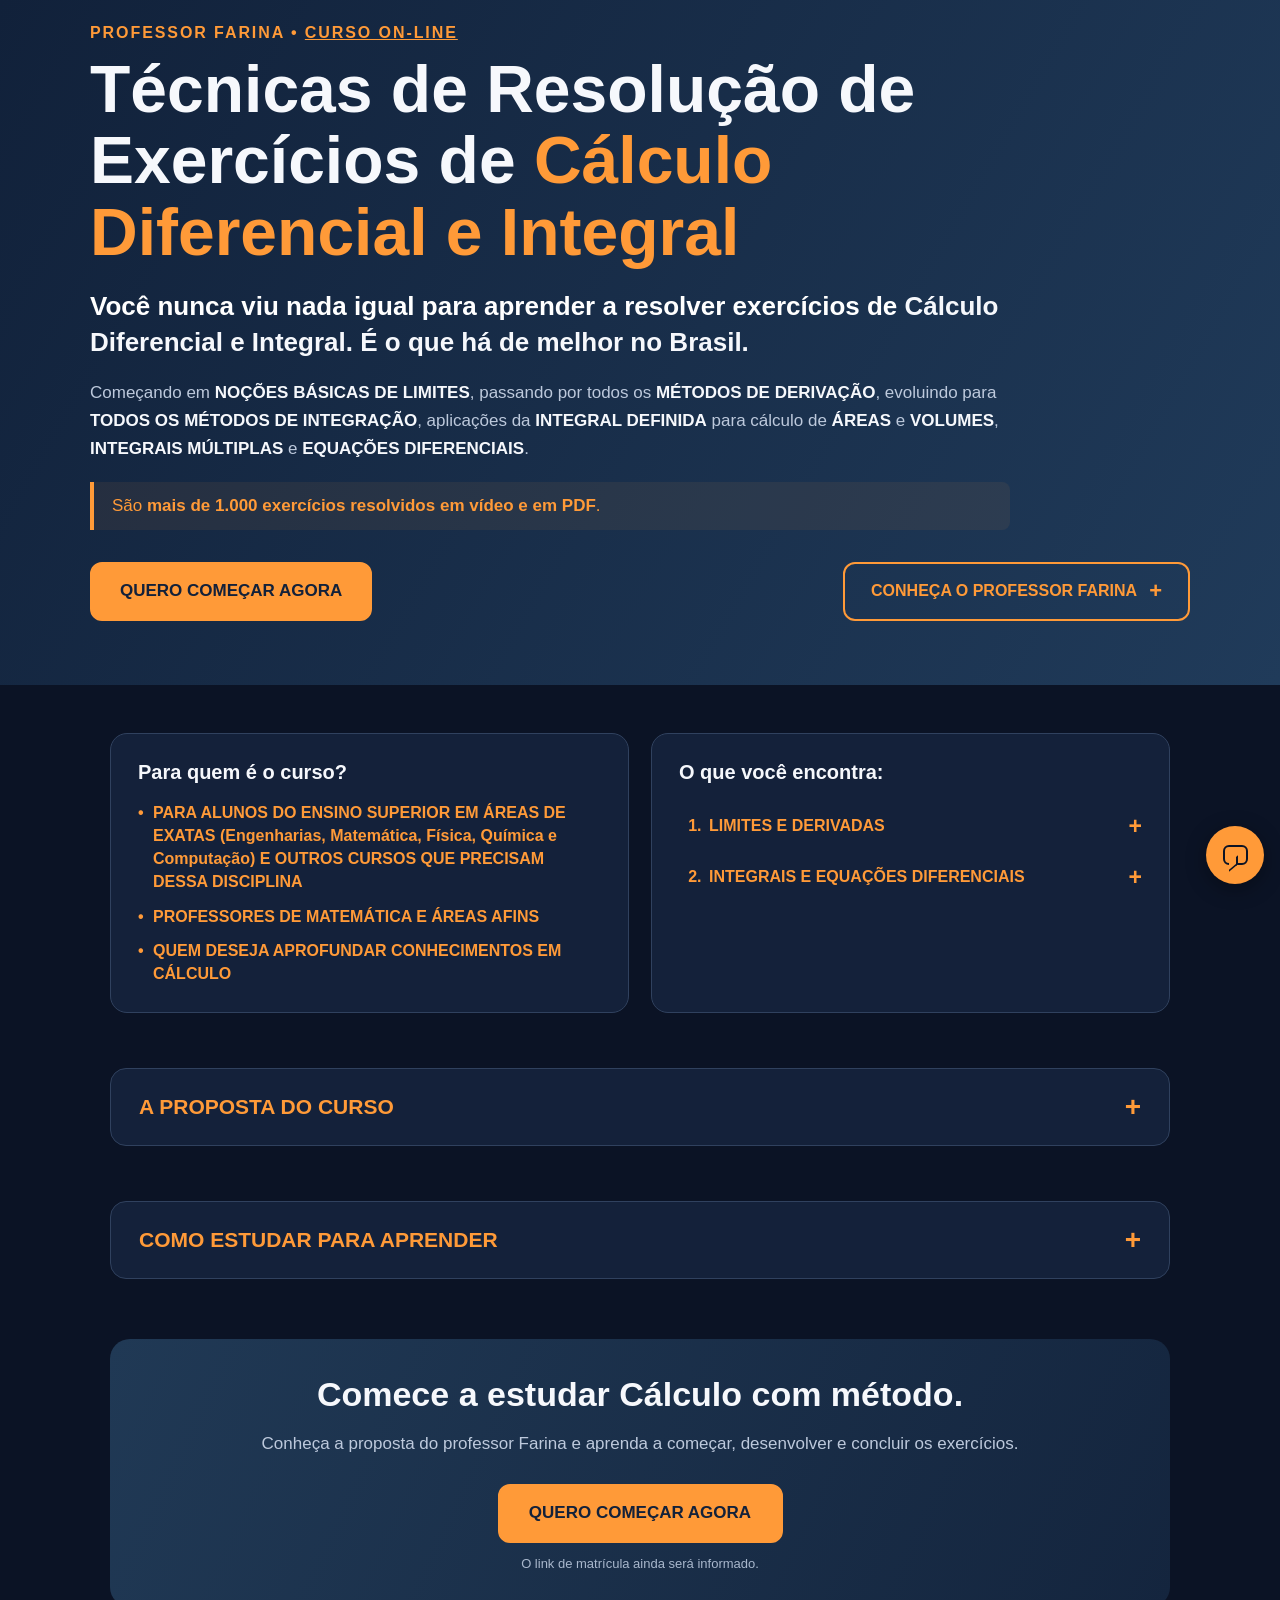
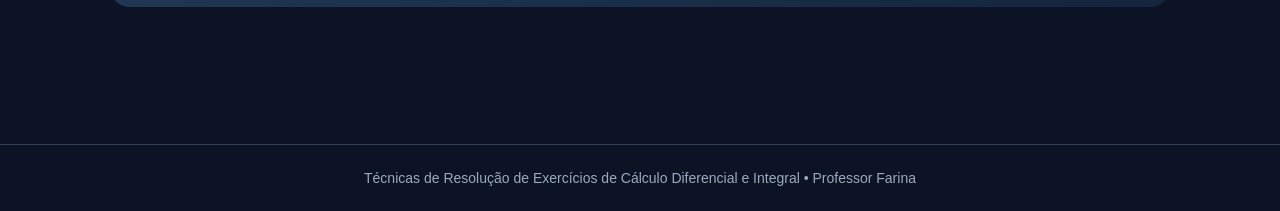
==== Curso-Calculo/calculo.html @ 706dd4c1 "Subindo o projeto para o github" ====
<!DOCTYPE html>
<html lang="pt-BR">
<!-- Configura os caracteres, a largura da página no celular e os metadados do curso. -->

<head>
  <meta charset="UTF-8">
  <meta name="viewport" content="width=device-width, initial-scale=1">
  <meta name="description"
    content="Técnicas de Resolução de Exercícios de Cálculo Diferencial e Integral com o Professor Farina. Aprenda a começar, desenvolver e concluir exercícios.">
  <title>Técnicas de Resolução de Exercícios de Cálculo Diferencial e Integral | Professor Farina</title>
  <!-- Carrega os estilos da folha CSS na mesma pasta. -->
  <link rel="stylesheet" href="Style/style.css">
  <!-- Registra a ação do botão de matrícula depois que o HTML é lido. -->
  <script src="Script/script.js" defer></script>
</head>

<body>
  <!-- Apresenta o curso, a quantidade de exercícios e os botões principais. -->
  <header>
    <div class="eyebrow">Professor Farina • <a href="C:\Users\user\Desktop\Site de cursos\index.html">Curso on-line</a></div>
    <h1>Técnicas de Resolução de Exercícios de <span class="accent">Cálculo Diferencial e Integral</span></h1>
    <div class="hero-description">
      <p class="hero-lead">Você nunca viu nada igual para aprender a resolver exercícios de <strong>Cálculo Diferencial
          e Integral. É o que há de melhor no Brasil.</strong></p>
      <p>Começando em <strong>NOÇÕES BÁSICAS DE LIMITES</strong>, passando por todos os <strong>MÉTODOS DE
          DERIVAÇÃO</strong>, evoluindo para <strong>TODOS OS MÉTODOS DE INTEGRAÇÃO</strong>, aplicações da
        <strong>INTEGRAL DEFINIDA</strong> para cálculo de <strong>ÁREAS</strong> e <strong>VOLUMES</strong>,
        <strong>INTEGRAIS MÚLTIPLAS</strong> e <strong>EQUAÇÕES DIFERENCIAIS</strong>.</p>
      <p class="hero-highlight">São <strong>mais de 1.000 exercícios resolvidos em vídeo e em PDF</strong>.</p>
    </div>
    <!-- O primeiro botão leva à matrícula. O painel ao lado abre a apresentação do professor. -->
    <div class="hero-actions">
      <a class="btn" href="#matricula" aria-label="Ir às informações de matrícula">QUERO COMEÇAR AGORA</a>
      <div class="professor-area">
        <!-- Os símbolos + e − acompanham o estado nativo de cada aba. -->
        <details class="professor-details">
          <summary>
            <span class="outline">
              <span>CONHEÇA O PROFESSOR FARINA</span>
              <span class="aba-simbolo" aria-hidden="true"><span class="aba-simbolo-abrir">+</span><span
                  class="aba-simbolo-fechar">−</span></span>
            </span>
          </summary>
          <div class="professor-card">
            <h3>Quem é o Professor Farina?</h3>
            <p>Graduado em Física pela <strong>Universidade Estadual de Londrina</strong> e pós-graduado em Sistemas de
              Aplicação pela mesma universidade.</p>
            <p>Professor de Física no Ensino Médio há <strong>53 anos</strong> e professor de Cálculo Diferencial e
              Integral há <strong>mais de 35 anos</strong>.</p>
            <p>Autor do material <strong>Técnicas de Resolução de Exercícios de Cálculo Diferencial e Integral</strong>
              e de um livro completo de <strong>Física para o Ensino Médio</strong>.</p>
            <p>Fundador da <strong>Escola do Farina</strong>, instituição que oferece ensino do Fundamental II ao
              Pré-vestibular. Professor e diretor da escola desde sua fundação, há <strong>27 anos</strong>.</p>
          </div>
        </details>
      </div>
    </div>
  </header>
  <main>
    <!-- Reúne o público-alvo e o índice das aulas e dos exercícios. -->
    <section class="grid" aria-label="Apresentação do curso">
      <div class="card">
        <h3>Para quem é o curso?</h3>
        <ul class="audience">
          <li><span class="audience-marker" aria-hidden="true">•</span>PARA ALUNOS DO ENSINO SUPERIOR EM ÁREAS DE EXATAS
            (Engenharias, Matemática, Física, Química e Computação) E OUTROS CURSOS QUE PRECISAM DESSA DISCIPLINA</li>
          <li><span class="audience-marker" aria-hidden="true">•</span>PROFESSORES DE MATEMÁTICA E ÁREAS AFINS</li>
          <li><span class="audience-marker" aria-hidden="true">•</span>QUEM DESEJA APROFUNDAR CONHECIMENTOS EM CÁLCULO
          </li>
        </ul>
      </div>
      <div class="card">
        <h3>O que você encontra:</h3>
        <!-- Cada área abre uma lista de tópicos. Os tópicos abrem as listas de aulas e exercícios. -->
        <ol class="course-areas">
          <li>
            <details class="course-area-dropdown">
              <summary>LIMITES E DERIVADAS<span class="aba-simbolo" aria-hidden="true"><span
                    class="aba-simbolo-abrir">+</span><span class="aba-simbolo-fechar">−</span></span></summary>
              <ul class="course-area-subtopics">
                <li class="course-subtopic-expandable">
                  <details class="lesson-dropdown">
                    <summary><span>LIMITES E DERIVADAS - <span class="highlight-subtopic">AULAS</span> COM EXERCÍCIOS DE
                        FIXAÇÃO DE CADA TÓPICO</span><span class="aba-simbolo" aria-hidden="true"><span
                          class="aba-simbolo-abrir">+</span><span class="aba-simbolo-fechar">−</span></span></summary>
                    <ol class="lesson-items">
                      <li>LIMITES — RESUMO TEÓRICO E EXERCÍCIOS DE FIXAÇÃO</li>
                      <li>LIMITES — EXERCÍCIOS DE FIXAÇÃO — RESOLUÇÕES</li>
                      <li>DERIVADA IMEDIATA — RESUMO TEÓRICO E EXERCÍCIOS DE FIXAÇÃO</li>
                      <li>DERIVADA IMEDIATA — EXERCÍCIOS DE FIXAÇÃO — RESOLUÇÕES</li>
                      <li>DERIVADA DE PRODUTO — RESUMO TEÓRICO E EXERCÍCIOS DE FIXAÇÃO</li>
                      <li>DERIVADA DE PRODUTO — EXERCÍCIOS DE FIXAÇÃO — RESOLUÇÕES</li>
                      <li>DERIVADA DE QUOCIENTE — RESUMO TEÓRICO E EXERCÍCIOS DE FIXAÇÃO</li>
                      <li>DERIVADA DE QUOCIENTE — EXERCÍCIOS DE FIXAÇÃO — RESOLUÇÕES</li>
                      <li>DERIVAÇÃO IMPLÍCITA — RESUMO TEÓRICO E EXERCÍCIOS DE FIXAÇÃO</li>
                      <li>DERIVAÇÃO IMPLÍCITA — EXERCÍCIOS DE FIXAÇÃO — RESOLUÇÕES</li>
                      <li>DERIVADAS PARA MÁXIMOS E MÍNIMOS — RESUMO TEÓRICO E EXERCÍCIOS DE FIXAÇÃO</li>
                      <li>DERIVADAS PARA MÁXIMOS E MÍNIMOS — EXERCÍCIOS DE FIXAÇÃO — RESOLUÇÕES</li>
                      <li>DERIVADAS SUCESSIVAS — RESUMO TEÓRICO E EXERCÍCIOS DE FIXAÇÃO</li>
                      <li>DERIVADAS SUCESSIVAS — EXERCÍCIOS DE FIXAÇÃO — RESOLUÇÕES</li>
                      <li>DERIVADAS DE FUNÇÕES TRANSCENDENTES — RESUMO TEÓRICO E EXERCÍCIOS DE FIXAÇÃO</li>
                      <li>DERIVADAS DE FUNÇÕES TRANSCENDENTES — EXERCÍCIOS DE FIXAÇÃO — RESOLUÇÕES</li>
                      <li>DERIVADAS DE FUNÇÕES TRIGONOMÉTRICAS INVERSAS — RESUMO TEÓRICO E EXERCÍCIOS DE FIXAÇÃO</li>
                      <li>DERIVADAS DE FUNÇÕES TRIGONOMÉTRICAS INVERSAS — EXERCÍCIOS DE FIXAÇÃO — RESOLUÇÕES</li>
                      <li>DERIVADAS PARCIAIS — RESUMO TEÓRICO E EXERCÍCIOS DE FIXAÇÃO</li>
                      <li>DERIVADAS PARCIAIS — EXERCÍCIOS DE FIXAÇÃO — RESOLUÇÕES</li>
                    </ol>
                  </details>
                </li>
                <li class="course-subtopic-expandable">
                  <details class="lesson-dropdown">
                    <summary><span>LIMITES E DERIVADAS - <span class="highlight-subtopic">EXERCÍCIOS DE
                          REVISÃO</span></span><span class="aba-simbolo" aria-hidden="true"><span
                          class="aba-simbolo-abrir">+</span><span class="aba-simbolo-fechar">−</span></span></summary>
                    <ol class="lesson-items">
                      <li>LIMITES — EXERCÍCIOS DE REVISÃO</li>
                      <li>LIMITES — EXERCÍCIOS DE REVISÃO — RESOLUÇÕES</li>
                      <li>DERIVADA IMEDIATA — EXERCÍCIOS DE REVISÃO</li>
                      <li>DERIVADA IMEDIATA — EXERCÍCIOS DE REVISÃO — RESOLUÇÕES</li>
                      <li>DERIVADA DE PRODUTO — EXERCÍCIOS DE REVISÃO</li>
                      <li>DERIVADA DE PRODUTO — EXERCÍCIOS DE REVISÃO — RESOLUÇÕES</li>
                      <li>DERIVADA DE QUOCIENTE — EXERCÍCIOS DE REVISÃO</li>
                      <li>DERIVADA DE QUOCIENTE — EXERCÍCIOS DE REVISÃO — RESOLUÇÕES</li>
                      <li>DERIVAÇÃO IMPLÍCITA — EXERCÍCIOS DE REVISÃO</li>
                      <li>DERIVAÇÃO IMPLÍCITA — EXERCÍCIOS DE REVISÃO — RESOLUÇÕES</li>
                      <li>DERIVADAS PARA MÁXIMOS E MÍNIMOS — EXERCÍCIOS DE REVISÃO</li>
                      <li>DERIVADAS PARA MÁXIMOS E MÍNIMOS — EXERCÍCIOS DE REVISÃO — RESOLUÇÕES</li>
                      <li>DERIVADAS SUCESSIVAS — EXERCÍCIOS DE REVISÃO</li>
                      <li>DERIVADAS SUCESSIVAS — EXERCÍCIOS DE REVISÃO — RESOLUÇÕES</li>
                      <li>DERIVADAS DE FUNÇÕES TRANSCENDENTES — EXERCÍCIOS DE REVISÃO</li>
                      <li>DERIVADAS DE FUNÇÕES TRANSCENDENTES — EXERCÍCIOS DE REVISÃO — RESOLUÇÕES</li>
                      <li>DERIVADAS DE FUNÇÕES TRIGONOMÉTRICAS INVERSAS — EXERCÍCIOS DE REVISÃO</li>
                      <li>DERIVADAS DE FUNÇÕES TRIGONOMÉTRICAS INVERSAS — EXERCÍCIOS DE REVISÃO — RESOLUÇÕES</li>
                      <li>EXERCÍCIOS GERAIS DE DERIVADAS E LIMITES</li>
                      <li>EXERCÍCIOS GERAIS DE DERIVADAS E LIMITES — RESOLUÇÕES</li>
                      <li>DERIVADAS PARCIAIS — EXERCÍCIOS DE REVISÃO</li>
                      <li>DERIVADAS PARCIAIS — EXERCÍCIOS DE REVISÃO — RESOLUÇÕES</li>
                    </ol>
                  </details>
                </li>
                <li class="course-subtopic-expandable">
                  <details class="lesson-dropdown">
                    <summary><span>LIMITES E DERIVADAS - <span class="highlight-subtopic">LISTAS DE
                          EXERCÍCIOS</span></span><span class="aba-simbolo" aria-hidden="true"><span
                          class="aba-simbolo-abrir">+</span><span class="aba-simbolo-fechar">−</span></span></summary>
                    <ol class="lesson-items">
                      <li>LIMITES — LISTA DE EXERCÍCIOS</li>
                      <li>LIMITES — LISTA DE EXERCÍCIOS — RESOLUÇÕES</li>
                      <li>DERIVADA IMEDIATA — LISTA DE EXERCÍCIOS</li>
                      <li>DERIVADA IMEDIATA — LISTA DE EXERCÍCIOS — RESOLUÇÕES</li>
                      <li>DERIVADA DE PRODUTO — LISTA DE EXERCÍCIOS</li>
                      <li>DERIVADA DE PRODUTO — LISTA DE EXERCÍCIOS — RESOLUÇÕES</li>
                      <li>DERIVADA DE QUOCIENTE — LISTA DE EXERCÍCIOS</li>
                      <li>DERIVADA DE QUOCIENTE — LISTA DE EXERCÍCIOS — RESOLUÇÕES</li>
                      <li>DERIVAÇÃO IMPLÍCITA — LISTA DE EXERCÍCIOS</li>
                      <li>DERIVAÇÃO IMPLÍCITA — LISTA DE EXERCÍCIOS — RESOLUÇÕES</li>
                      <li>DERIVADAS PARA MÁXIMOS E MÍNIMOS — LISTA DE EXERCÍCIOS</li>
                      <li>DERIVADAS PARA MÁXIMOS E MÍNIMOS — LISTA DE EXERCÍCIOS — RESOLUÇÕES</li>
                      <li>DERIVADAS SUCESSIVAS — LISTA DE EXERCÍCIOS</li>
                      <li>DERIVADAS SUCESSIVAS — LISTA DE EXERCÍCIOS — RESOLUÇÕES</li>
                      <li>DERIVADAS DE FUNÇÕES TRANSCENDENTES — LISTA DE EXERCÍCIOS</li>
                      <li>DERIVADAS DE FUNÇÕES TRANSCENDENTES — LISTA DE EXERCÍCIOS — RESOLUÇÕES</li>
                      <li>DERIVADAS DE FUNÇÕES TRIGONOMÉTRICAS INVERSAS — LISTA DE EXERCÍCIOS</li>
                      <li>DERIVADAS DE FUNÇÕES TRIGONOMÉTRICAS INVERSAS — LISTA DE EXERCÍCIOS — RESOLUÇÕES</li>
                      <li>DERIVADAS PARCIAIS — LISTA DE EXERCÍCIOS</li>
                      <li>DERIVADAS PARCIAIS — EXERCÍCIOS DA LISTA — RESOLUÇÕES</li>
                    </ol>
                  </details>
                </li>
              </ul>
            </details>
          </li>
          <li>
            <details class="course-area-dropdown">
              <summary>INTEGRAIS E EQUAÇÕES DIFERENCIAIS<span class="aba-simbolo" aria-hidden="true"><span
                    class="aba-simbolo-abrir">+</span><span class="aba-simbolo-fechar">−</span></span></summary>
              <ul class="course-area-subtopics integrais-alinhados">
                <li class="static-plus-item integrais-submenu">
                  <details class="lesson-dropdown">
                    <summary><span>INTEGRAIS E EQUAÇÕES DIFERENCIAIS - <span class="highlight-subtopic">AULAS</span> COM
                        EXERCÍCIOS DE FIXAÇÃO DE CADA TÓPICO</span><span class="aba-simbolo" aria-hidden="true"><span
                          class="aba-simbolo-abrir">+</span><span class="aba-simbolo-fechar">−</span></span></summary>
                    <ol class="lesson-items">
                      <li>CONCEITO DE INTEGRAL — RESUMO TEÓRICO E EXERCÍCIOS DE FIXAÇÃO</li>
                      <li>CONCEITO DE INTEGRAL — EXERCÍCIOS DE FIXAÇÃO — RESOLUÇÕES</li>
                      <li>MÉTODOS DE INTEGRAÇÕES I — RESUMO TEÓRICO E EXERCÍCIOS DE FIXAÇÃO</li>
                      <li>MÉTODOS DE INTEGRAÇÕES I — EXERCÍCIOS DE FIXAÇÃO — RESOLUÇÕES</li>
                      <li>MÉTODOS DE INTEGRAÇÕES II — RESUMO TEÓRICO E EXERCÍCIOS DE FIXAÇÃO</li>
                      <li>MÉTODOS DE INTEGRAÇÕES II — EXERCÍCIOS DE FIXAÇÃO — RESOLUÇÕES</li>
                      <li>OUTROS MÉTODOS DE INTEGRAÇÕES (III a X) — RESUMO TEÓRICO E EXERCÍCIOS DE FIXAÇÃO</li>
                      <li>OUTROS MÉTODOS DE INTEGRAÇÕES (III a X) — EXERCÍCIOS DE FIXAÇÃO — RESOLUÇÕES</li>
                      <li>INTEGRAÇÕES ENVOLVENDO FUNÇÕES TRIGONOMÉTRICAS — RESUMO TEÓRICO E EXERCÍCIOS DE FIXAÇÃO</li>
                      <li>INTEGRAÇÕES ENVOLVENDO FUNÇÕES TRIGONOMÉTRICAS — EXERCÍCIOS DE FIXAÇÃO — RESOLUÇÕES</li>
                      <li>INTEGRAIS DE FUNÇÕES TRIGONOMÉTRICAS INVERSAS — RESUMO TEÓRICO E EXERCÍCIOS DE FIXAÇÃO</li>
                      <li>INTEGRAIS DE FUNÇÕES TRIGONOMÉTRICAS INVERSAS — EXERCÍCIOS DE FIXAÇÃO — RESOLUÇÕES</li>
                      <li>INTEGRAÇÃO POR PARTES — RESUMO TEÓRICO E EXERCÍCIOS DE FIXAÇÃO</li>
                      <li>INTEGRAÇÃO POR PARTES — EXERCÍCIOS DE FIXAÇÃO — RESOLUÇÕES</li>
                      <li>INTEGRAL DEFINIDA — RESUMO TEÓRICO E EXERCÍCIOS DE FIXAÇÃO</li>
                      <li>INTEGRAL DEFINIDA — EXERCÍCIOS DE FIXAÇÃO — RESOLUÇÕES</li>
                      <li>INTEGRAL DEFINIDA PARA CÁLCULO DE ÁREAS — RESUMO TEÓRICO E EXERCÍCIOS DE FIXAÇÃO</li>
                      <li>INTEGRAL DEFINIDA PARA CÁLCULO DE ÁREAS — EXERCÍCIOS DE FIXAÇÃO — RESOLUÇÕES</li>
                      <li>INTEGRAL DEFINIDA PARA CÁLCULO DE VOLUME — RESUMO TEÓRICO E EXERCÍCIOS DE FIXAÇÃO</li>
                      <li>INTEGRAL DEFINIDA PARA CÁLCULO DE VOLUME — EXERCÍCIOS DE FIXAÇÃO — RESOLUÇÕES</li>
                      <li>INTEGRAIS MÚLTIPLAS — RESUMO TEÓRICO E EXERCÍCIOS DE FIXAÇÃO</li>
                      <li>INTEGRAIS MÚLTIPLAS — EXERCÍCIOS DE FIXAÇÃO — RESOLUÇÕES</li>
                      <li>ADENDO I — RESOLUÇÃO DE INTEGRAIS POR SUBSTITUIÇÃO TRIGONOMÉTRICA — RESUMO TEÓRICO E
                        EXERCÍCIOS DE FIXAÇÃO</li>
                      <li>ADENDO I — RESOLUÇÃO DE INTEGRAIS POR SUBSTITUIÇÃO TRIGONOMÉTRICA — EXERCÍCIOS DE FIXAÇÃO —
                        RESOLUÇÕES</li>
                      <li>ADENDO II — RESOLUÇÃO DE INTEGRAIS POR DECOMPOSIÇÃO EM FRAÇÕES PARCIAIS — RESUMO TEÓRICO E
                        EXERCÍCIOS DE FIXAÇÃO</li>
                      <li>ADENDO II — RESOLUÇÃO DE INTEGRAIS POR DECOMPOSIÇÃO EM FRAÇÕES PARCIAIS — EXERCÍCIOS DE
                        FIXAÇÃO — RESOLUÇÕES</li>
                      <li>EQUAÇÕES DIFERENCIAIS — RESUMOS TEÓRICOS E EXERCÍCIOS DE FIXAÇÃO</li>
                      <li>EQUAÇÕES DIFERENCIAIS — EXERCÍCIOS DE FIXAÇÃO — RESOLUÇÕES</li>
                    </ol>
                  </details>
                </li>
                <li class="static-plus-item">
                  <details class="lesson-dropdown">
                    <summary><span>INTEGRAIS E EQUAÇÕES DIFERENCIAIS - <span class="highlight-subtopic">EXERCÍCIOS DE
                          REVISÃO</span></span><span class="aba-simbolo" aria-hidden="true"><span
                          class="aba-simbolo-abrir">+</span><span class="aba-simbolo-fechar">−</span></span></summary>
                    <ol class="lesson-items">
                      <li>CONCEITO DE INTEGRAL — EXERCÍCIOS DE REVISÃO</li>
                      <li>CONCEITO DE INTEGRAL — EXERCÍCIOS DE REVISÃO — RESOLUÇÕES</li>
                      <li>MÉTODOS DE INTEGRAÇÕES I — EXERCÍCIOS DE REVISÃO</li>
                      <li>MÉTODOS DE INTEGRAÇÕES I — EXERCÍCIOS DE REVISÃO — RESOLUÇÕES</li>
                      <li>MÉTODOS DE INTEGRAÇÕES II — EXERCÍCIOS DE REVISÃO</li>
                      <li>MÉTODOS DE INTEGRAÇÕES II — EXERCÍCIOS DE REVISÃO — RESOLUÇÕES</li>
                      <li>OUTROS MÉTODOS DE INTEGRAÇÕES (III a X) — EXERCÍCIOS DE REVISÃO</li>
                      <li>OUTROS MÉTODOS DE INTEGRAÇÕES (III a X) — EXERCÍCIOS DE REVISÃO — RESOLUÇÕES</li>
                      <li>INTEGRAÇÕES ENVOLVENDO FUNÇÕES TRIGONOMÉTRICAS — EXERCÍCIOS DE REVISÃO</li>
                      <li>INTEGRAÇÕES ENVOLVENDO FUNÇÕES TRIGONOMÉTRICAS — EXERCÍCIOS DE REVISÃO — RESOLUÇÕES</li>
                      <li>INTEGRAIS DE FUNÇÕES TRIGONOMÉTRICAS INVERSAS — EXERCÍCIOS DE REVISÃO</li>
                      <li>INTEGRAIS DE FUNÇÕES TRIGONOMÉTRICAS INVERSAS — EXERCÍCIOS DE REVISÃO — RESOLUÇÕES</li>
                      <li>INTEGRAÇÃO POR PARTES — EXERCÍCIOS DE REVISÃO</li>
                      <li>INTEGRAÇÃO POR PARTES — EXERCÍCIOS DE REVISÃO — RESOLUÇÕES</li>
                      <li>INTEGRAL DEFINIDA — EXERCÍCIOS DE REVISÃO</li>
                      <li>INTEGRAL DEFINIDA — EXERCÍCIOS DE REVISÃO — RESOLUÇÕES</li>
                      <li>INTEGRAL DEFINIDA PARA CÁLCULO DE ÁREAS — EXERCÍCIOS DE REVISÃO</li>
                      <li>INTEGRAL DEFINIDA PARA CÁLCULO DE ÁREAS — EXERCÍCIOS DE REVISÃO — RESOLUÇÕES</li>
                      <li>INTEGRAL DEFINIDA PARA CÁLCULO DE VOLUME — EXERCÍCIOS DE REVISÃO</li>
                      <li>INTEGRAL DEFINIDA PARA CÁLCULO DE VOLUME — EXERCÍCIOS DE REVISÃO — RESOLUÇÕES</li>
                      <li>INTEGRAIS MÚLTIPLAS — EXERCÍCIOS DE REVISÃO</li>
                      <li>INTEGRAIS MÚLTIPLAS — EXERCÍCIOS DE REVISÃO — RESOLUÇÕES</li>
                      <li>ADENDO I — RESOLUÇÃO DE INTEGRAIS POR SUBSTITUIÇÃO TRIGONOMÉTRICA — EXERCÍCIOS DE REVISÃO</li>
                      <li>ADENDO I — RESOLUÇÃO DE INTEGRAIS POR SUBSTITUIÇÃO TRIGONOMÉTRICA — EXERCÍCIOS DE REVISÃO —
                        RESOLUÇÕES</li>
                      <li>ADENDO II — RESOLUÇÃO DE INTEGRAIS POR DECOMPOSIÇÃO EM FRAÇÕES PARCIAIS — EXERCÍCIOS DE
                        REVISÃO</li>
                      <li>ADENDO II — RESOLUÇÃO DE INTEGRAIS POR DECOMPOSIÇÃO EM FRAÇÕES PARCIAIS — EXERCÍCIOS DE
                        REVISÃO — RESOLUÇÕES</li>
                      <li>EXERCÍCIOS GERAIS DE INTEGRAIS</li>
                      <li>EXERCÍCIOS GERAIS DE INTEGRAIS — RESOLUÇÕES</li>
                      <li>EQUAÇÕES DIFERENCIAIS — EXERCÍCIOS DE REVISÃO</li>
                      <li>EQUAÇÕES DIFERENCIAIS — EXERCÍCIOS DE REVISÃO — RESOLUÇÕES</li>
                    </ol>
                  </details>
                </li>
                <li class="static-plus-item">
                  <details class="lesson-dropdown">
                    <summary><span>INTEGRAIS E EQUAÇÕES DIFERENCIAIS - <span class="highlight-subtopic">LISTAS DE
                          EXERCÍCIOS</span></span><span class="aba-simbolo" aria-hidden="true"><span
                          class="aba-simbolo-abrir">+</span><span class="aba-simbolo-fechar">−</span></span></summary>
                    <ol class="lesson-items">
                      <li>CONCEITO DE INTEGRAL — LISTA DE EXERCÍCIOS</li>
                      <li>CONCEITO DE INTEGRAL — EXERCÍCIOS DA LISTA — RESOLUÇÕES</li>
                      <li>MÉTODOS DE INTEGRAÇÕES (I a X)</li>
                      <li>MÉTODOS DE INTEGRAÇÕES (I a X) — RESOLUÇÕES</li>
                      <li>INTEGRAÇÕES DE FUNÇÕES EXPONENCIAIS E LOGARÍTMICAS — LISTA DE EXERCÍCIOS</li>
                      <li>INTEGRAÇÕES DE FUNÇÕES EXPONENCIAIS E LOGARÍTMICAS — LISTA DE EXERCÍCIOS — RESOLUÇÕES</li>
                      <li>INTEGRAÇÕES ENVOLVENDO FUNÇÕES TRIGONOMÉTRICAS — LISTA DE EXERCÍCIOS</li>
                      <li>INTEGRAÇÕES ENVOLVENDO FUNÇÕES TRIGONOMÉTRICAS — LISTA DE EXERCÍCIOS — RESOLUÇÕES</li>
                      <li>INTEGRAIS DE FUNÇÕES TRIGONOMÉTRICAS INVERSAS — LISTA DE EXERCÍCIOS</li>
                      <li>INTEGRAIS DE FUNÇÕES TRIGONOMÉTRICAS INVERSAS — LISTA DE EXERCÍCIOS — RESOLUÇÕES</li>
                      <li>INTEGRAÇÃO POR PARTES — LISTA DE EXERCÍCIOS</li>
                      <li>INTEGRAÇÃO POR PARTES — LISTA DE EXERCÍCIOS — RESOLUÇÕES</li>
                      <li>INTEGRAL DEFINIDA — LISTA DE EXERCÍCIOS</li>
                      <li>INTEGRAL DEFINIDA — LISTA DE EXERCÍCIOS — RESOLUÇÕES</li>
                      <li>INTEGRAL DEFINIDA PARA CÁLCULO DE ÁREAS — LISTA DE EXERCÍCIOS</li>
                      <li>INTEGRAL DEFINIDA PARA CÁLCULO DE ÁREAS — LISTA DE EXERCÍCIOS — RESOLUÇÕES</li>
                      <li>INTEGRAL DEFINIDA PARA CÁLCULO DE VOLUME — LISTA DE EXERCÍCIOS</li>
                      <li>INTEGRAL DEFINIDA PARA CÁLCULO DE VOLUME — LISTA DE EXERCÍCIOS — RESOLUÇÕES</li>
                      <li>INTEGRAIS MÚLTIPLAS — LISTA DE EXERCÍCIOS</li>
                      <li>INTEGRAIS MÚLTIPLAS — LISTA DE EXERCÍCIOS — RESOLUÇÕES</li>
                      <li>ADENDO I — RESOLUÇÃO DE INTEGRAIS POR SUBSTITUIÇÃO TRIGONOMÉTRICA — LISTA DE EXERCÍCIOS</li>
                      <li>ADENDO I — RESOLUÇÃO DE INTEGRAIS POR SUBSTITUIÇÃO TRIGONOMÉTRICA — LISTA DE EXERCÍCIOS —
                        RESOLUÇÕES</li>
                      <li>ADENDO II — RESOLUÇÃO DE INTEGRAIS POR DECOMPOSIÇÃO EM FRAÇÕES PARCIAIS — LISTA DE EXERCÍCIOS
                      </li>
                      <li>ADENDO II — RESOLUÇÃO DE INTEGRAIS POR DECOMPOSIÇÃO EM FRAÇÕES PARCIAIS — LISTA DE EXERCÍCIOS
                        — RESOLUÇÕES</li>
                      <li>EQUAÇÕES DIFERENCIAIS — LISTA DE EXERCÍCIOS</li>
                      <li>EQUAÇÕES DIFERENCIAIS — LISTA DE EXERCÍCIOS — RESOLUÇÕES</li>
                    </ol>
                  </details>
                </li>
              </ul>
            </details>
          </li>
        </ol>
      </div>
    </section>
    <section>
      <!-- As abas de proposta e orientações usam details e summary para abrir e fechar. -->
      <details class="proposta-expandivel">
        <summary>A PROPOSTA DO CURSO<span class="aba-simbolo" aria-hidden="true"><span
              class="aba-simbolo-abrir">+</span><span class="aba-simbolo-fechar">−</span></span></summary>
        <div class="proposta-texto">
          <p>Desenvolver a habilidade de identificar o assunto de cada exercício e, a partir do que ele exige,
            reconhecer o método adequado para chegar à solução. Às vezes, existe mais de um método. Nesse caso, é
            importante perceber as diferentes possibilidades e resolver o exercício por cada uma delas.</p>
          <p>Chegar a esse nível de conhecimento exige muito treino, e isso só é possível resolvendo muitos exercícios.
            É com esse objetivo que nosso material apresenta uma grande quantidade de exercícios de cada assunto.</p>
          <p>A proposta não é resolver apenas um exercício, mas mostrar caminhos para resolver diferentes tipos de
            exercícios. Isso justifica o nome do material:</p>
          <p class="proposta-nome"><strong>“TÉCNICAS DE RESOLUÇÃO DE EXERCÍCIOS DE CÁLCULO DIFERENCIAL E
              INTEGRAL”</strong></p>
        </div>
      </details>
    </section>
    <section>
      <details class="proposta-expandivel">
        <summary>COMO ESTUDAR PARA APRENDER<span class="aba-simbolo" aria-hidden="true"><span
              class="aba-simbolo-abrir">+</span><span class="aba-simbolo-fechar">−</span></span></summary>
        <!-- Os cinco passos de estudo aparecem em negrito dentro da aba. -->
        <div class="details-content orientacoes-conteudo">
          <ol>
            <li><strong>Assista à explicação do tópico com atenção.</strong></li>
            <li><strong>Ao chegar aos exercícios, leia cada questão e tente resolvê-la antes de consultar a explicação
                em vídeo.</strong></li>
            <li><strong>Se houver dificuldade, assista apenas ao trecho necessário, pause o vídeo e retome sua própria
                resolução.</strong></li>
            <li><strong>Resolva novamente sempre que precisar adquirir segurança. Use o vídeo como apoio, não como
                substituto da sua tentativa.</strong></li>
            <li><strong>Avance pelas listas de estudo e revisão conforme a organização do curso.</strong></li>
          </ol>
        </div>
      </details>
    </section>
    <!-- Destino do botão do cabeçalho e área do aviso sobre o link de matrícula. -->
    <section class="cta" id="matricula">
      <h2>Comece a estudar Cálculo com método.</h2>
      <p>Conheça a proposta do professor Farina e aprenda a começar, desenvolver e concluir os exercícios.</p>
      <button class="btn" type="button" data-enrollment>QUERO COMEÇAR AGORA</button>
      <div class="micro" id="matricula-aviso" role="status">O link de matrícula ainda será informado.</div>
    </section>
  </main>
  <!-- Identifica o curso e o professor no rodapé. -->
  <footer>Técnicas de Resolução de Exercícios de Cálculo Diferencial e Integral • Professor Farina</footer>
  <!-- Botão fixo que abre e fecha o painel com as formas de contato. -->
  <details class="contact-widget">
    <summary aria-label="Abrir informações de contato">
      <span class="contact-icon" aria-hidden="true"></span>
    </summary>
    <div class="contact-panel">
      <h2>Fale com o professor Farina</h2>
      <dl>
        <div>
          <dt>WhatsApp</dt>
          <dd>Em breve</dd>
        </div>
        <div>
          <dt>E-mail</dt>
          <dd>Em breve</dd>
        </div>
      </dl>
    </div>
  </details>
</body>

</html>
---- Curso-Calculo/Style/style.css ----
/* Paleta de cores compartilhada pelos componentes da página. */
:root {
  --bg: #0b1325;
  --panel: #14213a;
  --panel2: #1a2a45;
  --orange: #ff9a38;
  --text: #f6f8fc;
  --muted: #bdc9dc;
  --line: #30415e;
}

/* Dimensões, fonte e comportamento de rolagem da página. */
* {
  box-sizing: border-box;
}
html {
  scroll-behavior: smooth;
}
body {
  margin: 0;
  background: var(--bg);
  color: var(--text);
  font-family: Arial,Helvetica,sans-serif;
}
a {
  color: inherit;
}
button {
  font: inherit;
}

/* Degradê do cabeçalho e largura da área principal. */
header {
  background: linear-gradient(120deg,#11213a,#203b5a);
  padding: 24px max(5%,calc((100% - 1100px)/2)) 64px;
}
main {
  max-width: 1100px;
  margin: 0 auto;
  padding: 48px 20px 82px;
}

/* Títulos, rótulos e tipografia dos parágrafos. */
.eyebrow {
  color: var(--orange);
  text-transform: uppercase;
  letter-spacing: .12em;
  font-size: 16px;
  font-weight: 800;
}
h1 {
  font-size: clamp(36px,6vw,66px);
  line-height: 1.08;
  margin: 12px 0 20px;
  max-width: 1020px;
}
h2 {
  font-size: clamp(24px,3vw,34px);
  margin: 0 0 16px;
}
h3 {
  font-size: 20px;
  margin: 0 0 10px;
}
.accent {
  color: var(--orange);
}
p {
  color: var(--muted);
  line-height: 1.7;
  font-size: 17px;
  max-width: 780px;
}
header p {
  font-size: 19px;
  max-width: 810px;
}

/* Apresentação do curso e destaque dos exercícios resolvidos. */
.hero-description {
  max-width: 940px;
}
.hero-description p {
  max-width: 920px;
  font-size: 17px;
  margin: 0 0 13px;
  line-height: 1.65;
}
.hero-description strong {
  color: #f6f8fc;
}
.hero-description .hero-lead {
  font-size: clamp(20px,2.5vw,26px);
  font-weight: 700;
  line-height: 1.4;
  color: #fff;
  margin-bottom: 18px;
}
.hero-description .hero-highlight {
  border-left: 4px solid var(--orange);
  padding: 10px 18px;
  margin: 19px 0;
  background: rgba(255,154,56,.07);
  color: var(--orange);
  border-radius: 0 8px 8px 0;
}
.hero-description .hero-highlight strong {
  color: var(--orange);
}

/* Disposição dos botões e aparência dos controles principais. */
.hero-actions {
  display: flex;
  gap: 18px;
  align-items: flex-start;
  justify-content: space-between;
  flex-wrap: wrap;
  margin-top: 32px;
}
.btn {
  background: var(--orange);
  border: 2px solid var(--orange);
  color: #13213a;
  border-radius: 12px;
  min-height: 59px;
  min-width: 235px;
  padding: 17px 28px;
  font-weight: 800;
  font-size: 17px;
  text-decoration: none;
  display: inline-flex;
  align-items: center;
  justify-content: center;
  cursor: pointer;
  transition: filter .15s,transform .15s;
}
.btn:hover {
  filter: brightness(1.08);
  transform: translateY(-1px);
}
.outline {
  border: 2px solid var(--orange);
  color: var(--orange);
  background: transparent;
  border-radius: 12px;
  min-height: 59px;
  min-width: 235px;
  padding: 16px 26px;
  font-weight: 800;
  cursor: pointer;
}
.outline:hover,.outline:focus-visible {
  background: rgba(255,154,56,.1);
}

/* Painel do professor, com sinais de mais e menos conforme o estado da aba. */
.professor-area {
  max-width: 740px;
  width: 100%;
  flex: 1;
  min-width: 260px;
}
.professor-details {
  border: 0;
  background: transparent;
}
.professor-details summary {
  list-style: none;
  display: flex;
  justify-content: flex-end;
}
.professor-details summary::-webkit-details-marker {
  display: none;
}
.professor-details .outline {
  display: flex;
  align-items: center;
  justify-content: space-between;
  gap: 12px;
}
.professor-details .outline > .aba-simbolo {
  flex-shrink: 0;
  font-size: 22px;
  line-height: 1;
}
/* Alterna os símbolos do HTML conforme a aba esteja aberta ou fechada. */
details:not([open]) > summary .aba-simbolo-fechar,
details[open] > summary .aba-simbolo-abrir {
  display: none;
}
.professor-card {
  background: var(--panel);
  border: 1px solid var(--line);
  border-radius: 14px;
  margin-top: 18px;
  padding: 24px;
}
.professor-card p {
  font-size: 15px;
  margin: 10px 0;
}
.professor-card h3 {
  color: white;
}

/* Grade de cartões e listas de público e de áreas do curso. */
.grid {
  display: grid;
  grid-template-columns: repeat(2,minmax(0,1fr));
  gap: 22px;
}
.card {
  background: var(--panel);
  border: 1px solid var(--line);
  padding: 27px;
  border-radius: 17px;
}
.card p {
  font-size: 16px;
  margin-bottom: 0;
}
.audience {
  list-style: none;
  padding: 0;
  margin: 17px 0 0;
  display: grid;
  gap: 11px;
}
.audience li {
  color: var(--orange);
  font-weight: 800;
  line-height: 1.45;
  position: relative;
  padding-left: 15px;
}
.course-areas {
  margin: 17px 0 0;
  padding-left: 27px;
  color: var(--orange);
  font-weight: 800;
  line-height: 1.6;
}
.course-areas li {
  padding: 7px 0 7px 3px;
}
.audience .audience-marker {
  color: var(--orange);
  position: absolute;
  left: 0;
  top: 0;
}

/* Espaçamento e elementos compartilhados pelas seções. */
section {
  margin-bottom: 55px;
}
.section-kicker {
  margin-bottom: 8px;
}
.features {
  grid-template-columns: repeat(3,minmax(0,1fr));
}
.number {
  color: var(--orange);
  font-weight: 800;
  letter-spacing: .04em;
  margin-bottom: 14px;
}
.feature p {
  margin: 0;
}

/* Estilos dos painéis expansíveis e das listas internas. */
.details-list {
  display: grid;
  gap: 12px;
}
.details-list details {
  background: var(--panel);
  border: 1px solid var(--line);
  border-radius: 12px;
  overflow: hidden;
}
.details-list summary {
  list-style: none;
  padding: 21px 24px;
  cursor: pointer;
  font-weight: 800;
  display: flex;
  justify-content: space-between;
  gap: 20px;
}
.details-list summary::-webkit-details-marker {
  display: none;
}
.details-list details[open] summary {
  color: var(--orange);
  border-bottom: 1px solid var(--line);
}
.details-content {
  padding: 16px 24px 20px;
  color: var(--muted);
  font-size: 16px;
  line-height: 1.75;
}
.details-content ol {
  margin: 0;
  padding-left: 24px;
}
.details-content li {
  padding: 6px 0;
}
.notice {
  border-left: 3px solid var(--orange);
  background: var(--panel);
  padding: 18px 22px;
  border-radius: 8px;
  color: var(--muted);
  font-size: 14px;
  line-height: 1.6;
  margin-top: 20px;
}

/* Área de matrícula e mensagem sobre o link de acesso. */
.cta {
  background: linear-gradient(115deg,#203955,#14253e);
  padding: 36px;
  border-radius: 20px;
  text-align: center;
  margin-top: 60px;
}
.cta p {
  margin: 0 auto 25px;
}
.cta .btn {
  min-width: 285px;
}
.micro {
  font-size: 13px;
  color: #a9b8cd;
  margin-top: 13px;
}
.hidden {
  display: none;
}

/* Rodapé e contorno de foco para navegação por teclado. */
footer {
  border-top: 1px solid var(--line);
  padding: 25px;
  text-align: center;
  color: #9aaac1;
  font-size: 14px;
}
a:focus-visible,button:focus-visible,summary:focus-visible {
  outline: 3px solid #fff;
  outline-offset: 4px;
}

/* Ajusta o cabeçalho, os botões e a grade para telas estreitas. */
@media (max-width: 760px) {
  header {
    padding: 24px 20px 50px;
  }
  .hero-actions {
    flex-direction: column;
    align-items: stretch;
  }
  .professor-area {
    max-width: none;
    min-width: 0;
  }
  .professor-details summary {
    justify-content: center;
  }
  .professor-details .outline {
    width: 100%;
    min-width: 0;
  }
  .btn {
    width: 100%;
  }
  .grid,.features {
    grid-template-columns: 1fr;
  }
  main {
    padding: 35px 16px 65px;
  }
  .cta {
    padding: 28px 18px;
  }
  .cta .btn {
    min-width: 0;
  }
}

/* Apresentação dos itens de Integrais e destaque dos subtítulos. */
.static-plus-item {
  list-style: none;
  margin: 10px 0 10px 0;
  padding-left: 0;
  position: relative;
  color: #f2f4f8;
  font-weight: 600;
}
.static-plus-item .highlight-subtopic {
  color: #f39c12;
  font-weight: 800;
}
/* Alinha os três tópicos de Integrais à mesma margem esquerda do título. */
.course-area-subtopics.integrais-alinhados {
  padding-left: 0;
  margin-left: 0;
}
.course-area-subtopics.integrais-alinhados > li {
  margin-left: 0;
  padding-left: 0;
}
/* Menu expansível da primeira área do curso, preservando a numeração externa. */
.course-area-dropdown {
  color: var(--orange);
}
.course-area-dropdown > summary {
  cursor: pointer;
  list-style: none;
  display: flex;
  align-items: center;
  justify-content: space-between;
  gap: 12px;
}
.course-area-dropdown > summary::-webkit-details-marker {
  display: none;
}
.course-area-dropdown > summary > .aba-simbolo {
  font-size: 23px;
  font-weight: 700;
  color: var(--orange);
}
.course-area-dropdown > summary:hover {
  text-decoration: underline;
  text-underline-offset: 4px;
}
.course-area-subtopics {
  padding: 9px 0 4px 17px;
  margin: 9px 0 0;
  color: var(--muted);
  font-size: 14px;
  font-weight: 500;
  line-height: 1.55;
  list-style: disc;
  border-top: 1px solid var(--line);
}
.course-area-subtopics li {
  padding: 8px 0;
}
/* Segundo nível do menu: abre as 20 aulas apenas quando o visitante clica. */
.course-area-subtopics .course-subtopic-expandable {
  list-style: none;
  margin-left: -17px;
  padding-left: 0;
}
.lesson-dropdown {
  width: 100%;
}
.highlight-subtopic {
  color: var(--orange);
  font-weight: 800;
}
.lesson-dropdown > summary {
  display: flex;
  align-items: flex-start;
  justify-content: space-between;
  gap: 12px;
  cursor: pointer;
  list-style: none;
  font-weight: 700;
  color: var(--muted);
  line-height: 1.55;
}
.lesson-dropdown > summary::-webkit-details-marker {
  display: none;
}
.lesson-dropdown > summary > .aba-simbolo {
  color: var(--orange);
  font-size: 20px;
  line-height: 1;
  flex-shrink: 0;
}
.lesson-dropdown[open] > summary {
  color: var(--orange);
}
.lesson-items {
  color: var(--muted);
  list-style: decimal-leading-zero;
  padding: 10px 0 4px 35px;
  margin: 10px 0 0 4px;
  border-left: 2px solid var(--orange);
  line-height: 1.5;
  font-size: 13px;
  font-weight: 400;
}
.lesson-items li {
  padding: 7px 0 7px 3px;
  overflow-wrap: anywhere;
}
.lesson-items li::marker {
  color: var(--orange);
  font-weight: 700;
}
/* Segundo nível expansível em Integrais; evita recuo do texto. */
.integrais-alinhados > .integrais-submenu {
  margin-left: 0;
  padding-left: 0;
}
.integrais-submenu .lesson-dropdown > summary {
  color: var(--text);
}
.integrais-submenu .lesson-dropdown[open] > summary {
  color: var(--text);
}
.integrais-submenu .lesson-items {
  margin-left: 0;
}
/* Apresentação da proposta em menu expansível. */
.proposta-expandivel {
  border: 1px solid var(--line);
  border-radius: 16px;
  background: var(--panel);
  overflow: hidden;
}
.proposta-expandivel > summary {
  cursor: pointer;
  list-style: none;
  padding: 24px 28px;
  color: var(--orange);
  font-size: 21px;
  font-weight: 800;
  display: flex;
  align-items: center;
  justify-content: space-between;
  gap: 15px;
}
.proposta-expandivel > summary::-webkit-details-marker {
  display: none;
}
.proposta-expandivel > summary > .aba-simbolo {
  font-size: 28px;
  line-height: 1;
}
.proposta-expandivel > summary:focus-visible {
  outline: 2px solid var(--orange);
  outline-offset: -3px;
}
.proposta-texto {
  padding: 8px 28px 27px;
  border-top: 1px solid var(--line);
}
.proposta-texto p {
  max-width: 950px;
  line-height: 1.75;
  margin: 16px 0;
  color: var(--text);
}
.proposta-texto .proposta-nome {
  color: var(--orange);
  letter-spacing: .2px;
}
@media (max-width: 760px) {
  .proposta-expandivel > summary {
    padding: 20px;
    font-size: 18px;
  }
  .proposta-texto {
    padding: 6px 20px 22px;
  }
}
/* Mantém a borda e o espaçamento próprios da lista de orientações. */
.details-content.orientacoes-conteudo {
  border-top: 1px solid var(--line);
  padding: 20px 28px 26px;
}
/* Mantém o botão de contato fixo no canto inferior direito. */
.contact-widget {
  position: fixed;
  right: max(16px, env(safe-area-inset-right));
  bottom: max(16px, env(safe-area-inset-bottom));
  z-index: 10;
  overflow: visible;
  border: 0;
  background: transparent;
}
.contact-widget > summary {
  display: grid;
  width: 58px;
  height: 58px;
  padding: 0;
  border: 0;
  border-radius: 50%;
  background: var(--orange);
  box-shadow: 0 5px 20px rgba(0, 0, 0, .35);
  color: var(--bg);
  cursor: pointer;
  list-style: none;
  place-items: center;
  transition: transform .15s ease, filter .15s ease;
}
.contact-widget > summary::-webkit-details-marker {
  display: none;
}
.contact-widget > summary:hover {
  filter: brightness(1.08);
  transform: translateY(-2px);
}
.contact-widget > summary:focus-visible {
  outline: 3px solid var(--text);
  outline-offset: 4px;
}
.contact-icon {
  position: relative;
  width: 25px;
  height: 20px;
  border: 2px solid currentColor;
  border-radius: 6px;
}
.contact-icon::after {
  position: absolute;
  bottom: -5px;
  left: 4px;
  width: 7px;
  height: 7px;
  border-right: 2px solid currentColor;
  border-bottom: 2px solid currentColor;
  background: var(--orange);
  content: "";
  transform: skewY(-40deg);
}
.contact-panel {
  position: absolute;
  right: 0;
  bottom: calc(100% + 12px);
  width: min(300px, calc(100vw - 32px));
  padding: 20px;
  border: 1px solid var(--line);
  border-radius: 16px;
  background: var(--panel);
  box-shadow: 0 10px 32px rgba(0, 0, 0, .4);
}
.contact-panel h2 {
  margin: 0 0 16px;
  font-size: 1.1rem;
}
.contact-panel dl {
  display: grid;
  gap: 14px;
  margin: 0;
}
.contact-panel dt {
  color: var(--orange);
  font-weight: 800;
}
.contact-panel dd {
  margin: 4px 0 0;
  color: var(--muted);
  font-size: .9rem;
}
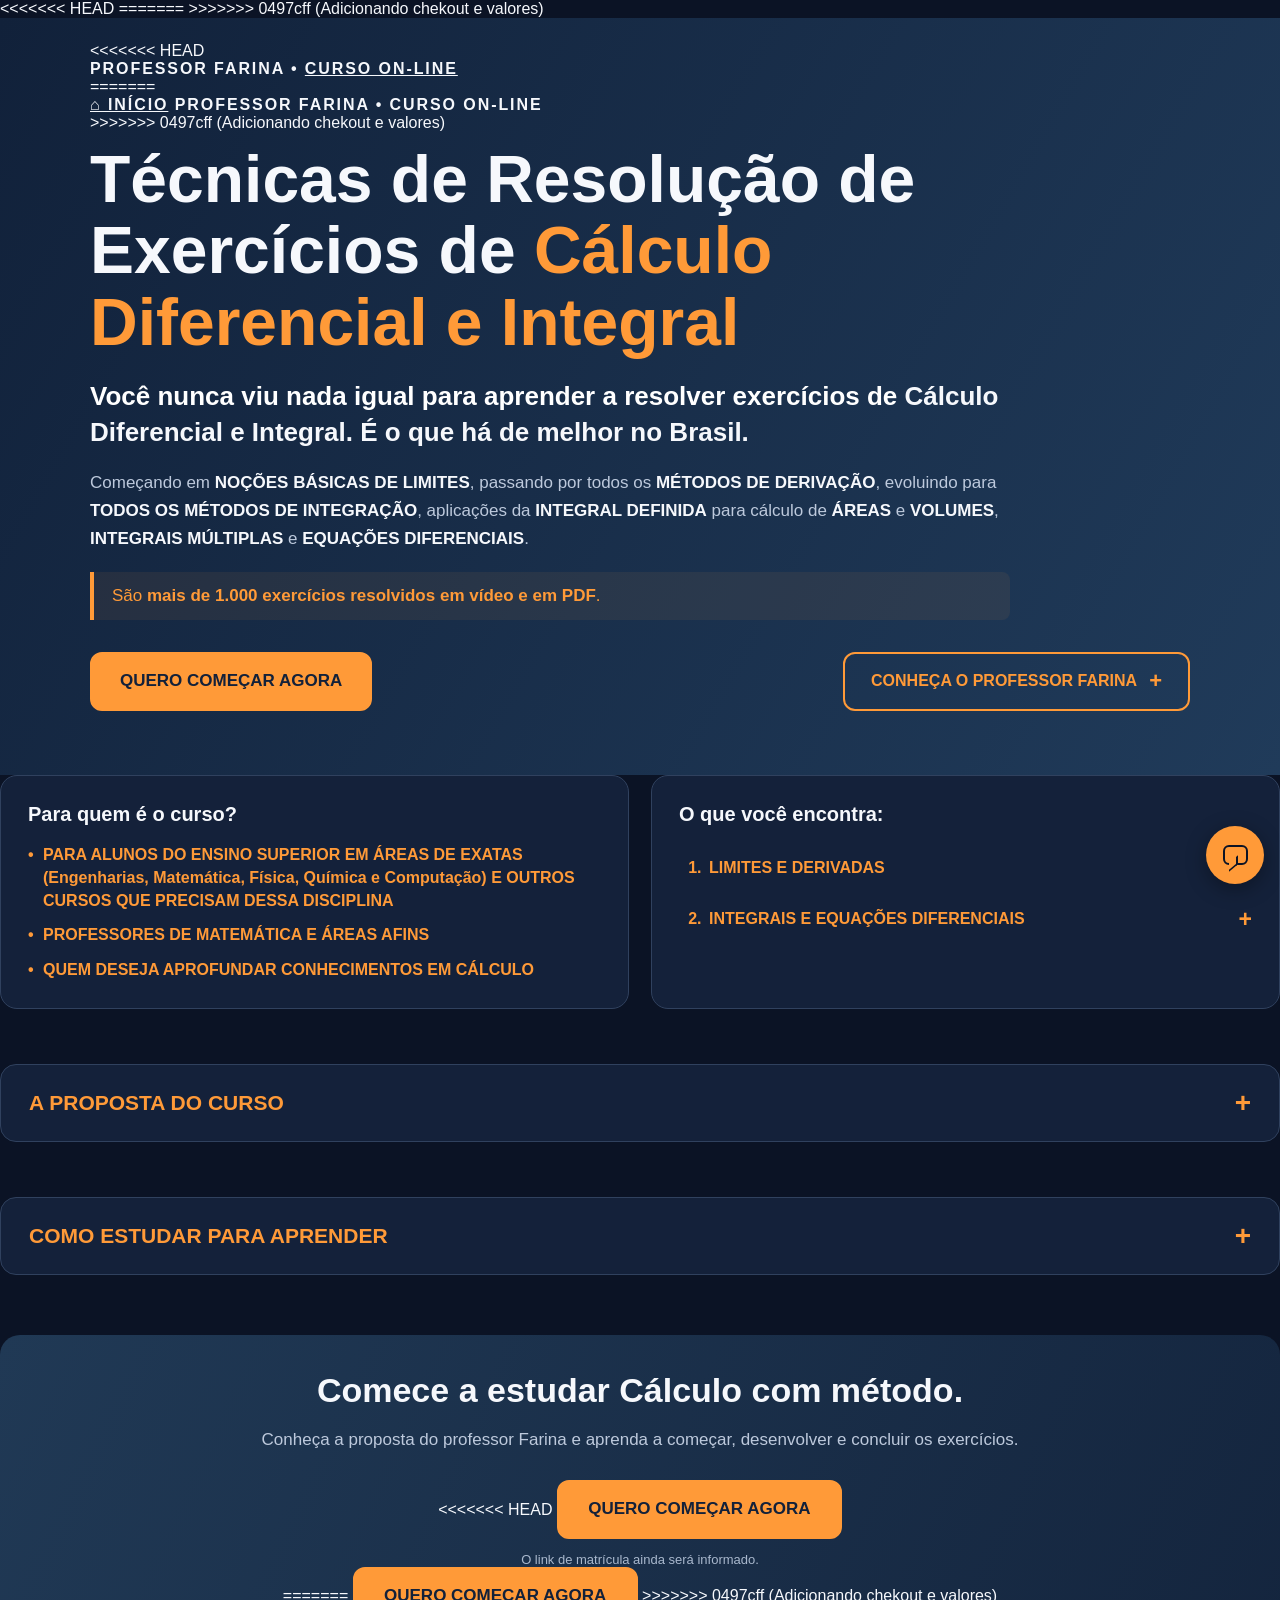
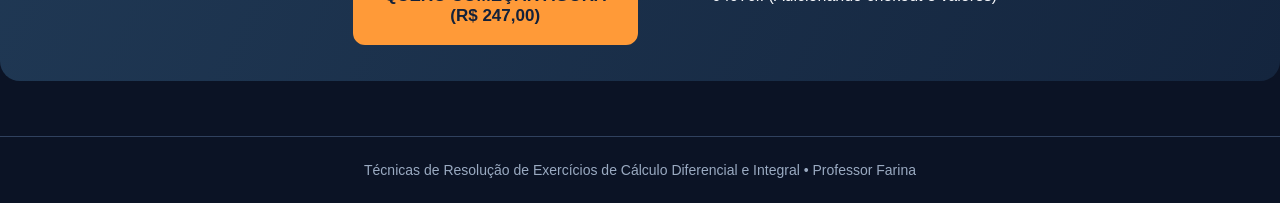
==== commit a5ce002d: "Adicionando chekout e valores" ====
--- a/Curso-Calculo/calculo.html
+++ b/Curso-Calculo/calculo.html
@@ -10,14 +10,24 @@
   <title>Técnicas de Resolução de Exercícios de Cálculo Diferencial e Integral | Professor Farina</title>
   <!-- Carrega os estilos da folha CSS na mesma pasta. -->
   <link rel="stylesheet" href="Style/style.css">
+<<<<<<< HEAD
   <!-- Registra a ação do botão de matrícula depois que o HTML é lido. -->
   <script src="Script/script.js" defer></script>
+=======
+>>>>>>> 0497cff (Adicionando chekout e valores)
 </head>
 
 <body>
   <!-- Apresenta o curso, a quantidade de exercícios e os botões principais. -->
   <header>
+<<<<<<< HEAD
     <div class="eyebrow">Professor Farina • <a href="C:\Users\user\Desktop\Site de cursos\index.html">Curso on-line</a></div>
+=======
+    <div class="eyebrow">
+      <a class="home-button" href="../index.html" aria-label="Voltar à página inicial">⌂ Início</a>
+      <span>Professor Farina • Curso on-line</span>
+    </div>
+>>>>>>> 0497cff (Adicionando chekout e valores)
     <h1>Técnicas de Resolução de Exercícios de <span class="accent">Cálculo Diferencial e Integral</span></h1>
     <div class="hero-description">
       <p class="hero-lead">Você nunca viu nada igual para aprender a resolver exercícios de <strong>Cálculo Diferencial
@@ -343,8 +353,12 @@
     <section class="cta" id="matricula">
       <h2>Comece a estudar Cálculo com método.</h2>
       <p>Conheça a proposta do professor Farina e aprenda a começar, desenvolver e concluir os exercícios.</p>
+<<<<<<< HEAD
       <button class="btn" type="button" data-enrollment>QUERO COMEÇAR AGORA</button>
       <div class="micro" id="matricula-aviso" role="status">O link de matrícula ainda será informado.</div>
+=======
+      <a class="btn" href="https://pay.kiwify.com.br/tEDekSK">QUERO COMEÇAR AGORA<br>(R$ 247,00)</a>
+>>>>>>> 0497cff (Adicionando chekout e valores)
     </section>
   </main>
   <!-- Identifica o curso e o professor no rodapé. -->
--- a/Curso-Calculo/Style/style.css
+++ b/Curso-Calculo/Style/style.css
@@ -34,6 +34,27 @@
   background: linear-gradient(120deg,#11213a,#203b5a);
   padding: 24px max(5%,calc((100% - 1100px)/2)) 64px;
 }
+<<<<<<< HEAD
+=======
+.home-button {
+  display: inline-flex;
+  align-items: center;
+  min-height: 40px;
+  margin: 0;
+  padding: 8px 14px;
+  border: 1px solid var(--orange);
+  border-radius: 8px;
+  color: var(--orange);
+  font-weight: 700;
+  font-size: 14px;
+  letter-spacing: 0;
+  text-transform: none;
+  text-decoration: none;
+}
+.home-button:hover,.home-button:focus-visible {
+  background: rgba(255,154,56,.1);
+}
+>>>>>>> 0497cff (Adicionando chekout e valores)
 main {
   max-width: 1100px;
   margin: 0 auto;
@@ -42,6 +63,13 @@
 
 /* Títulos, rótulos e tipografia dos parágrafos. */
 .eyebrow {
+<<<<<<< HEAD
+=======
+  display: flex;
+  align-items: center;
+  flex-wrap: wrap;
+  gap: 12px;
+>>>>>>> 0497cff (Adicionando chekout e valores)
   color: var(--orange);
   text-transform: uppercase;
   letter-spacing: .12em;
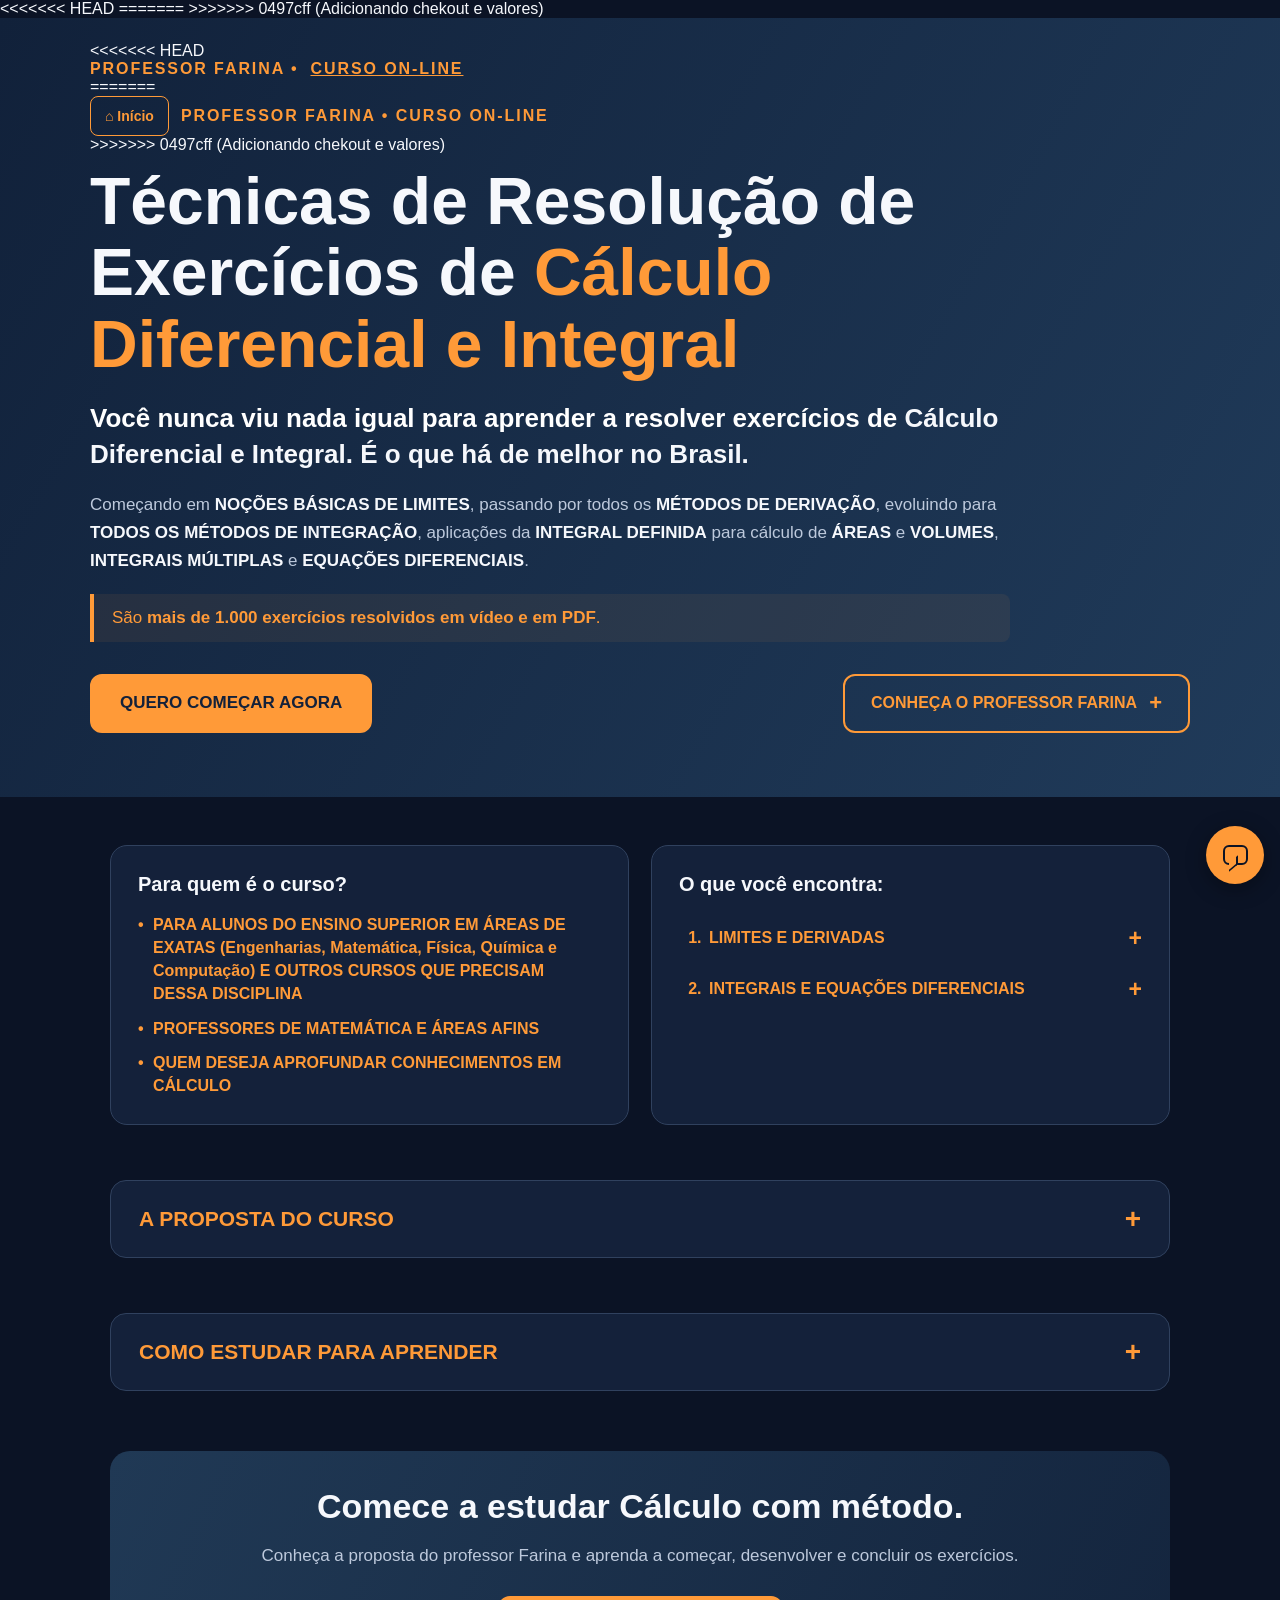
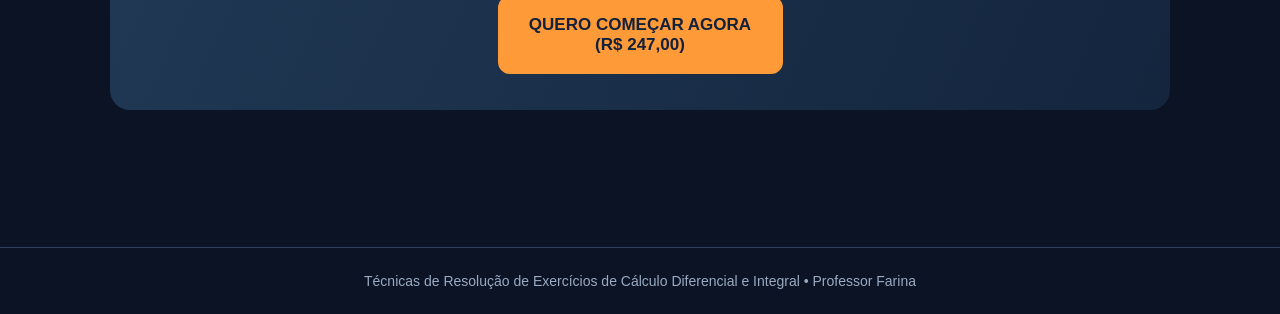
==== commit 939402ae: "corrigindo valores" ====
--- a/Curso-Calculo/calculo.html
+++ b/Curso-Calculo/calculo.html
@@ -353,12 +353,7 @@
     <section class="cta" id="matricula">
       <h2>Comece a estudar Cálculo com método.</h2>
       <p>Conheça a proposta do professor Farina e aprenda a começar, desenvolver e concluir os exercícios.</p>
-<<<<<<< HEAD
-      <button class="btn" type="button" data-enrollment>QUERO COMEÇAR AGORA</button>
-      <div class="micro" id="matricula-aviso" role="status">O link de matrícula ainda será informado.</div>
-=======
       <a class="btn" href="https://pay.kiwify.com.br/tEDekSK">QUERO COMEÇAR AGORA<br>(R$ 247,00)</a>
->>>>>>> 0497cff (Adicionando chekout e valores)
     </section>
   </main>
   <!-- Identifica o curso e o professor no rodapé. -->
--- a/Curso-Calculo/Style/style.css
+++ b/Curso-Calculo/Style/style.css
@@ -34,8 +34,6 @@
   background: linear-gradient(120deg,#11213a,#203b5a);
   padding: 24px max(5%,calc((100% - 1100px)/2)) 64px;
 }
-<<<<<<< HEAD
-=======
 .home-button {
   display: inline-flex;
   align-items: center;
@@ -54,7 +52,6 @@
 .home-button:hover,.home-button:focus-visible {
   background: rgba(255,154,56,.1);
 }
->>>>>>> 0497cff (Adicionando chekout e valores)
 main {
   max-width: 1100px;
   margin: 0 auto;
@@ -63,13 +60,10 @@
 
 /* Títulos, rótulos e tipografia dos parágrafos. */
 .eyebrow {
-<<<<<<< HEAD
-=======
   display: flex;
   align-items: center;
   flex-wrap: wrap;
   gap: 12px;
->>>>>>> 0497cff (Adicionando chekout e valores)
   color: var(--orange);
   text-transform: uppercase;
   letter-spacing: .12em;
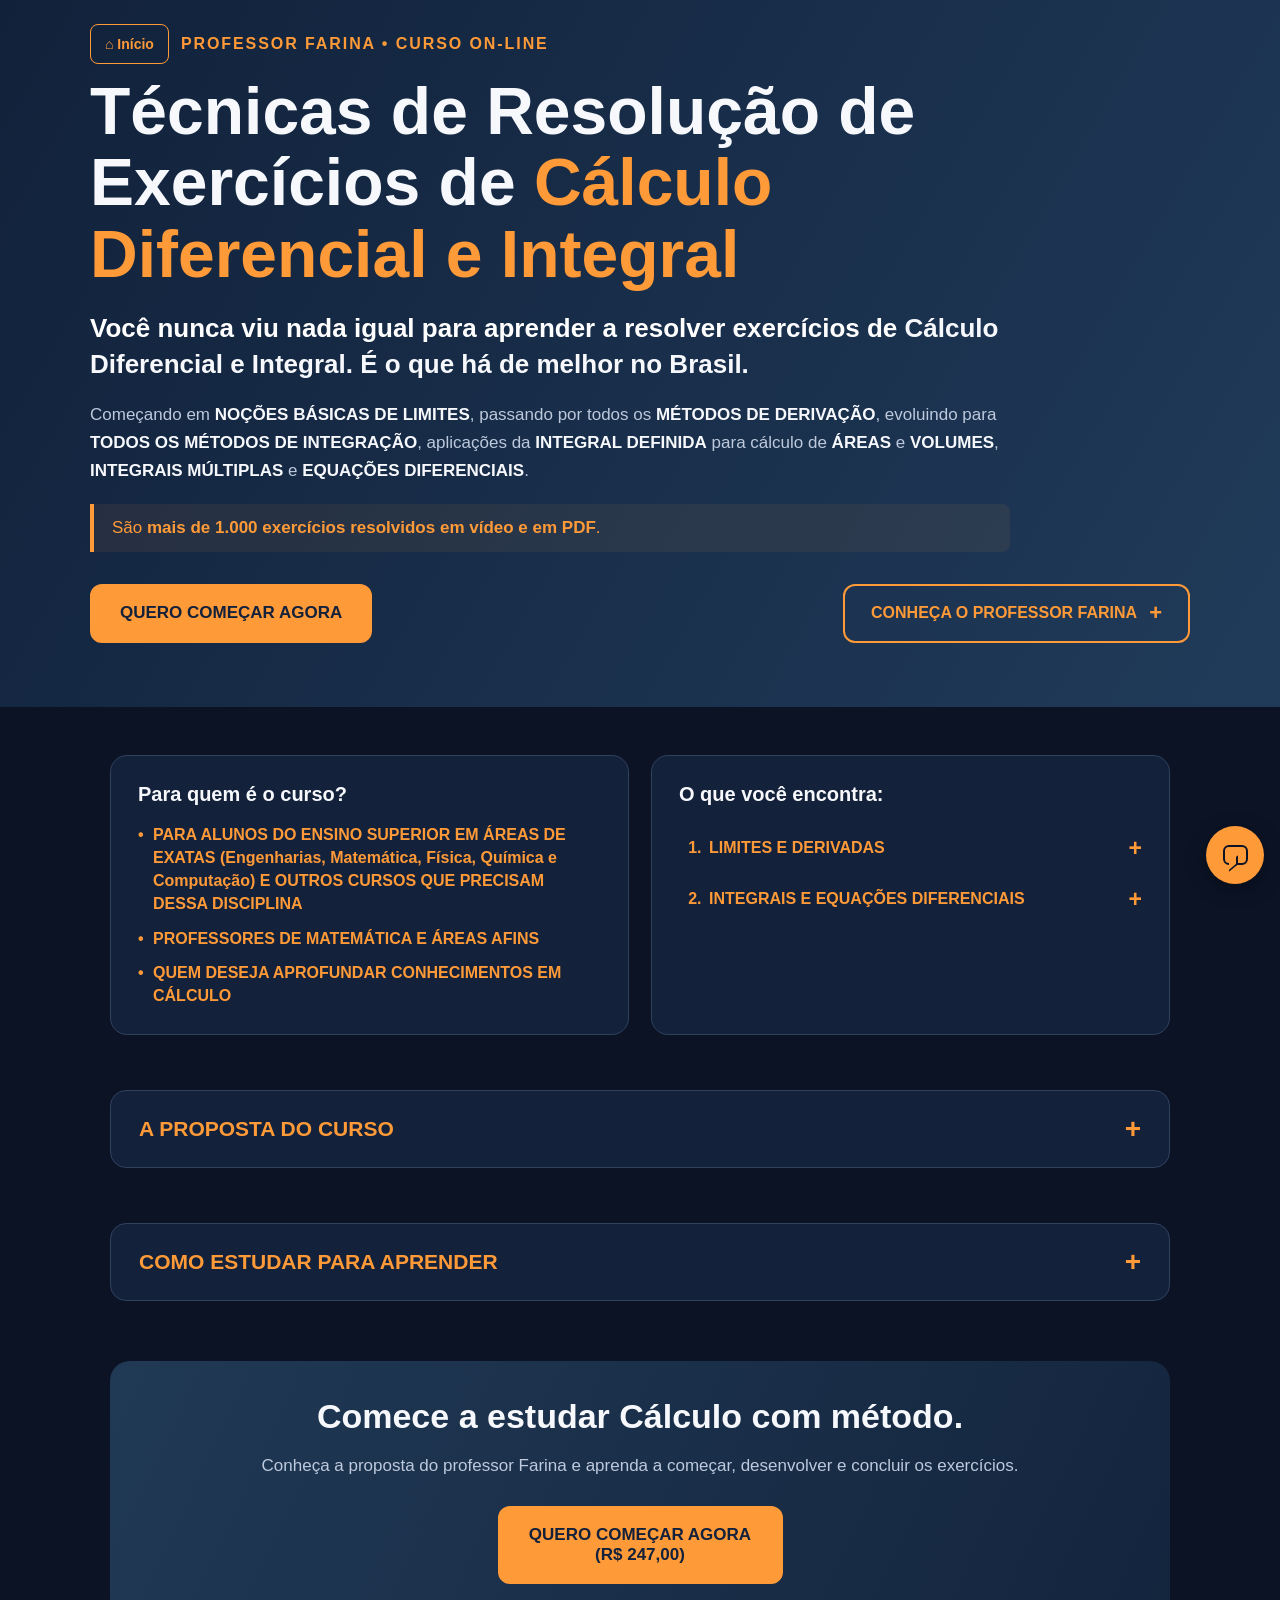
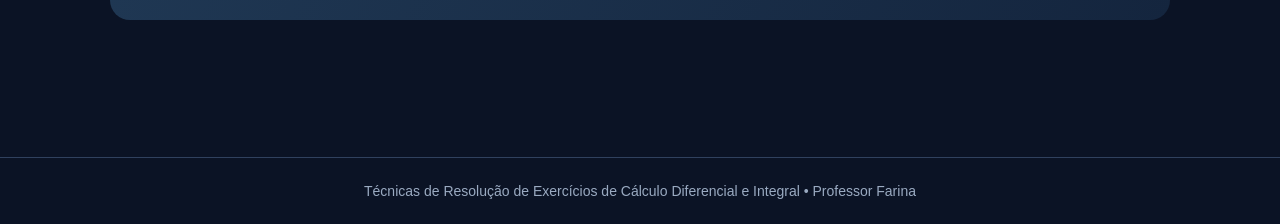
==== commit 4a4c028c: "corrigindo valores de novo" ====
--- a/Curso-Calculo/calculo.html
+++ b/Curso-Calculo/calculo.html
@@ -10,24 +10,15 @@
   <title>Técnicas de Resolução de Exercícios de Cálculo Diferencial e Integral | Professor Farina</title>
   <!-- Carrega os estilos da folha CSS na mesma pasta. -->
   <link rel="stylesheet" href="Style/style.css">
-<<<<<<< HEAD
-  <!-- Registra a ação do botão de matrícula depois que o HTML é lido. -->
-  <script src="Script/script.js" defer></script>
-=======
->>>>>>> 0497cff (Adicionando chekout e valores)
 </head>
 
 <body>
   <!-- Apresenta o curso, a quantidade de exercícios e os botões principais. -->
   <header>
-<<<<<<< HEAD
-    <div class="eyebrow">Professor Farina • <a href="C:\Users\user\Desktop\Site de cursos\index.html">Curso on-line</a></div>
-=======
     <div class="eyebrow">
       <a class="home-button" href="../index.html" aria-label="Voltar à página inicial">⌂ Início</a>
       <span>Professor Farina • Curso on-line</span>
     </div>
->>>>>>> 0497cff (Adicionando chekout e valores)
     <h1>Técnicas de Resolução de Exercícios de <span class="accent">Cálculo Diferencial e Integral</span></h1>
     <div class="hero-description">
       <p class="hero-lead">Você nunca viu nada igual para aprender a resolver exercícios de <strong>Cálculo Diferencial
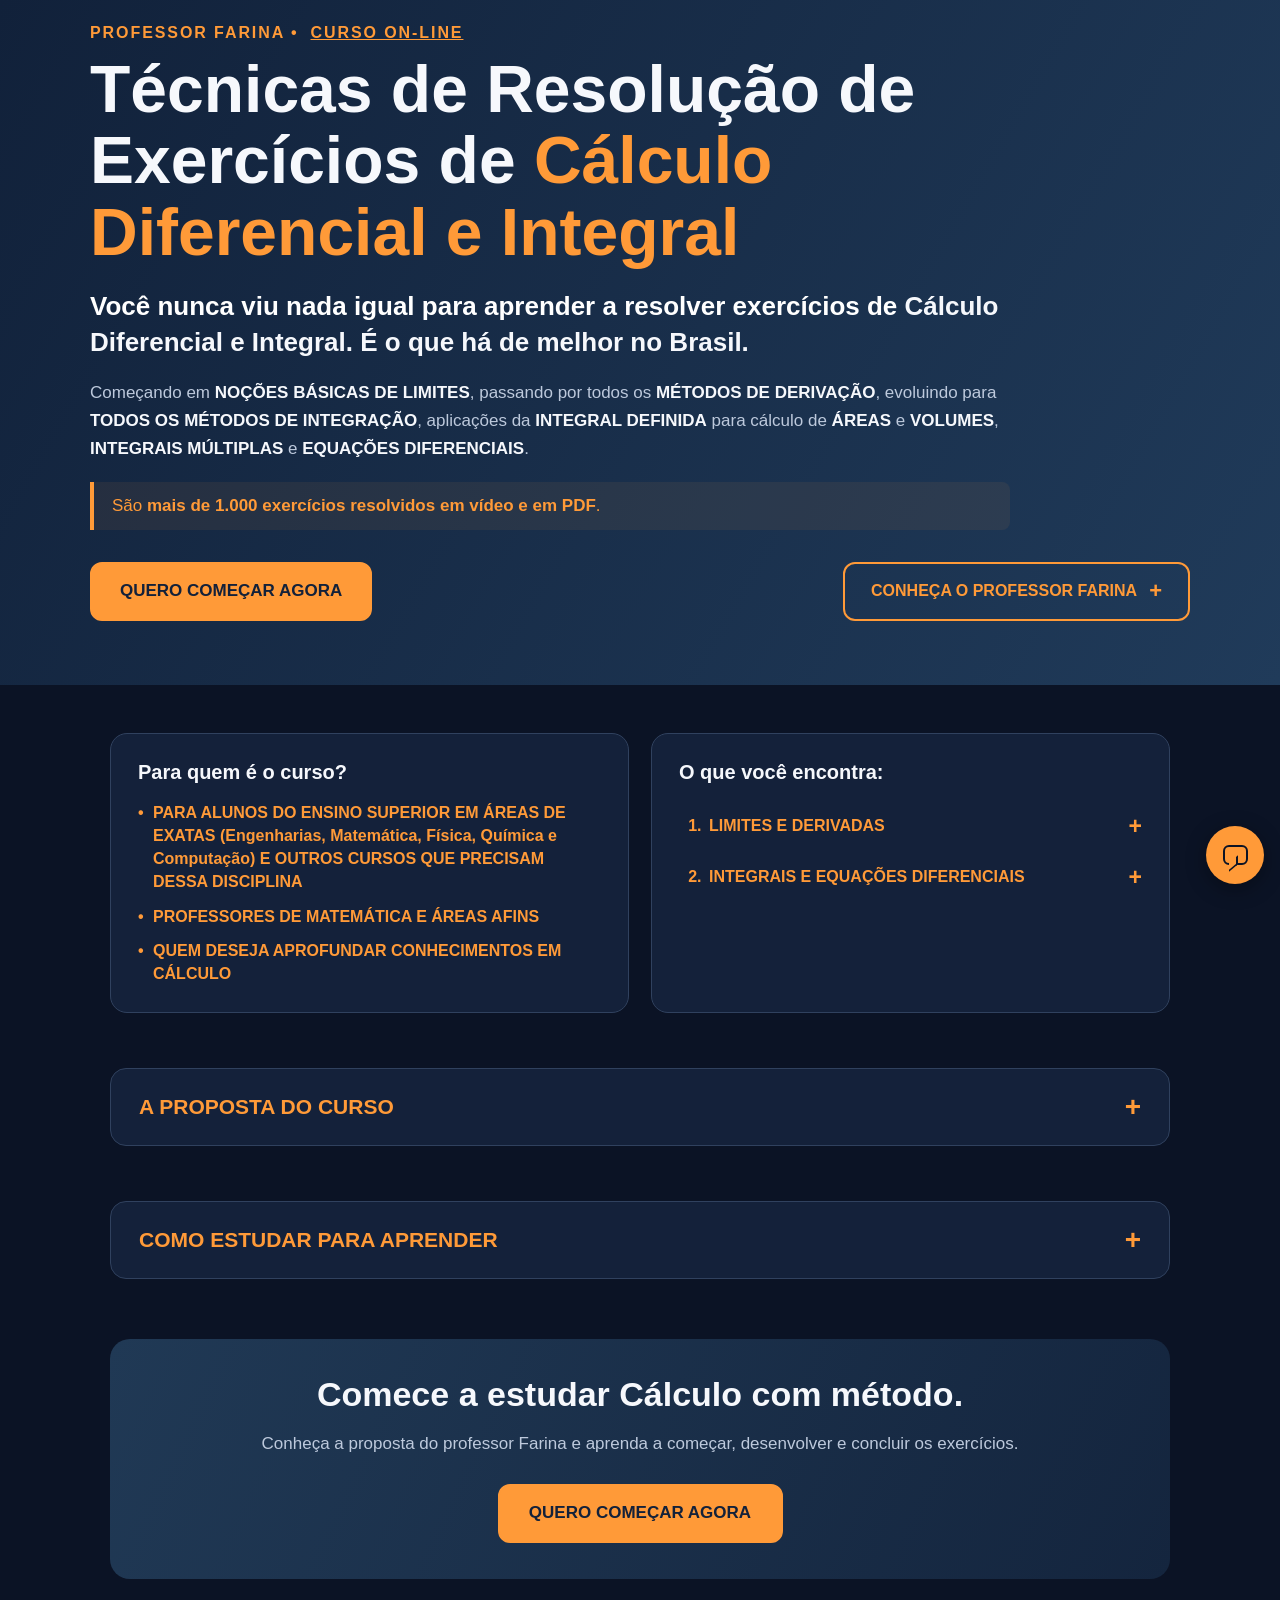
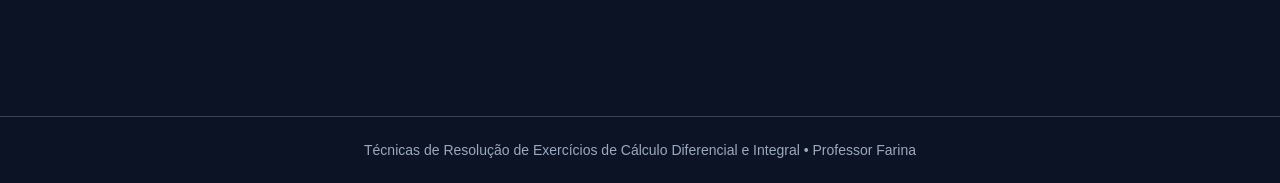
==== commit 3663121f: "adição da pagina do cur-piloto, adção de img na fisica, aplicada otmização e limpeza de codigo inati" ====
--- a/Curso-Calculo/calculo.html
+++ b/Curso-Calculo/calculo.html
@@ -10,15 +10,13 @@
   <title>Técnicas de Resolução de Exercícios de Cálculo Diferencial e Integral | Professor Farina</title>
   <!-- Carrega os estilos da folha CSS na mesma pasta. -->
   <link rel="stylesheet" href="Style/style.css">
+  <script src="../mainpage/script/contact-widget.js" defer></script>
 </head>
 
 <body>
   <!-- Apresenta o curso, a quantidade de exercícios e os botões principais. -->
   <header>
-    <div class="eyebrow">
-      <a class="home-button" href="../index.html" aria-label="Voltar à página inicial">⌂ Início</a>
-      <span>Professor Farina • Curso on-line</span>
-    </div>
+    <div class="eyebrow">Professor Farina • <a href="../index.html">Curso on-line</a></div>
     <h1>Técnicas de Resolução de Exercícios de <span class="accent">Cálculo Diferencial e Integral</span></h1>
     <div class="hero-description">
       <p class="hero-lead">Você nunca viu nada igual para aprender a resolver exercícios de <strong>Cálculo Diferencial
@@ -344,7 +342,8 @@
     <section class="cta" id="matricula">
       <h2>Comece a estudar Cálculo com método.</h2>
       <p>Conheça a proposta do professor Farina e aprenda a começar, desenvolver e concluir os exercícios.</p>
-      <a class="btn" href="https://pay.kiwify.com.br/tEDekSK">QUERO COMEÇAR AGORA<br>(R$ 247,00)</a>
+      <button class="btn" type="button" data-enrollment>QUERO COMEÇAR AGORA</button>
+      <div class="micro hidden" id="matricula-aviso" role="status">O link de matrícula ainda será informado.</div>
     </section>
   </main>
   <!-- Identifica o curso e o professor no rodapé. -->
@@ -359,11 +358,11 @@
       <dl>
         <div>
           <dt>WhatsApp</dt>
-          <dd>Em breve</dd>
+          <dd><a href="https://wa.me/556533583273">(65) 3358-3273</a></dd>
         </div>
         <div>
           <dt>E-mail</dt>
-          <dd>Em breve</dd>
+          <dd><a href="mailto:marketing@escoladofarina.com.br">marketing@escoladofarina.com.br</a></dd>
         </div>
       </dl>
     </div>
--- a/Curso-Calculo/Style/style.css
+++ b/Curso-Calculo/Style/style.css
@@ -2,7 +2,6 @@
 :root {
   --bg: #0b1325;
   --panel: #14213a;
-  --panel2: #1a2a45;
   --orange: #ff9a38;
   --text: #f6f8fc;
   --muted: #bdc9dc;
@@ -685,3 +684,7 @@
   color: var(--muted);
   font-size: .9rem;
 }
+
+.contact-panel dd a {
+  color: inherit;
+}
